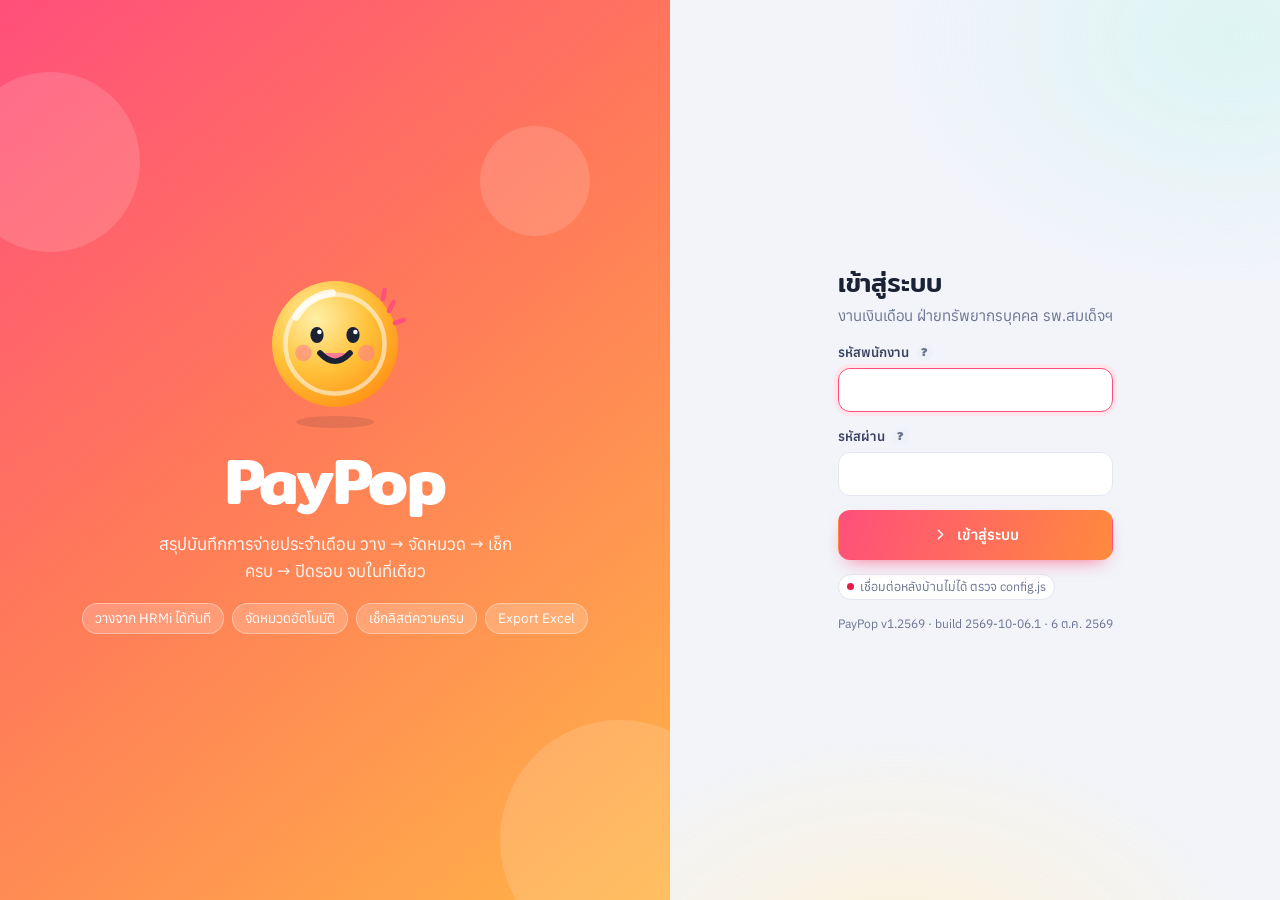
==== index.html @ 7bc15d52 "PayPop v1.2569 ชุดติดตั้งแรก (build 2569-10-06.1 · 6 ต.ค. 2569)" ====
<!doctype html>
<html lang="th">
<head>
<meta charset="utf-8">
<meta name="viewport" content="width=device-width, initial-scale=1, viewport-fit=cover">
<title>PayPop · ระบบสรุปบันทึกการจ่าย</title>
<meta name="description" content="PayPop ระบบสรุปบันทึกการจ่ายประจำเดือน งานเงินเดือน ฝ่ายทรัพยากรบุคคล รพ.สมเด็จพระบรมราชเทวี ณ ศรีราชา">
<meta name="theme-color" content="#ff4f7b">
<link rel="icon" href="data:image/svg+xml,%3Csvg xmlns='http://www.w3.org/2000/svg' viewBox='0 0 64 64'%3E%3Cdefs%3E%3ClinearGradient id='g' x1='0' y1='0' x2='1' y2='1'%3E%3Cstop offset='0' stop-color='%23ffd25a'/%3E%3Cstop offset='1' stop-color='%23ff9f1c'/%3E%3C/linearGradient%3E%3C/defs%3E%3Ccircle cx='32' cy='32' r='28' fill='url(%23g)'/%3E%3Ccircle cx='32' cy='32' r='21' fill='none' stroke='%23fff' stroke-opacity='.55' stroke-width='3'/%3E%3Ccircle cx='24' cy='29' r='3.4' fill='%231b2236'/%3E%3Ccircle cx='40' cy='29' r='3.4' fill='%231b2236'/%3E%3Cpath d='M25 38q7 6 14 0' stroke='%231b2236' stroke-width='3.2' fill='none' stroke-linecap='round'/%3E%3C/svg%3E">
<link rel="preconnect" href="https://fonts.googleapis.com">
<link rel="preconnect" href="https://fonts.gstatic.com" crossorigin>
<link rel="stylesheet" href="https://fonts.googleapis.com/css2?family=Anuphan:wght@400;500;600;700&family=Mitr:wght@400;500;600&family=JetBrains+Mono:wght@500;600&display=swap">
<link rel="stylesheet" href="style.css?v=2569-10-06.1">
<script>try{var t=localStorage.getItem('pp:theme');if(t)document.documentElement.setAttribute('data-theme',t);}catch(e){}</script>
</head>
<body>
<div id="app" aria-live="polite">
  <div class="boot-splash"><div class="boot-coin"></div><p>PayPop กำลังเตรียมพร้อม…</p></div>
</div>
<div id="toasts" aria-live="assertive"></div>
<noscript><p style="padding:24px;font-family:sans-serif">กรุณาเปิด JavaScript เพื่อใช้งาน PayPop</p></noscript>
<script src="config.js?v=2569-10-06.1"></script>
<script src="rules.js?v=2569-10-06.1"></script>
<script src="xlsx.js?v=2569-10-06.1"></script>
<script src="core.js?v=2569-10-06.1"></script>
<script src="help.js?v=2569-10-06.1"></script>
<script src="logic.js?v=2569-10-06.1"></script>
<script src="pages-home.js?v=2569-10-06.1"></script>
<script src="pages-import.js?v=2569-10-06.1"></script>
<script src="pages-docs.js?v=2569-10-06.1"></script>
<script src="pages-plan.js?v=2569-10-06.1"></script>
<script src="pages-tools.js?v=2569-10-06.1"></script>
<script src="pages-admin.js?v=2569-10-06.1"></script>
<script>App.start();</script>
</body>
</html>
---- style.css ----
/* PayPop — ระบบสรุปบันทึกการจ่าย · ธีม "ป๊อป": พื้นเย็น การ์ดโค้งมน สีสดเฉพาะจุดสำคัญ
   Layout: แถบเมนูซ้าย + พื้นที่งานแบบ bento · มือถือ = แถบเมนูล่าง */
:root {
  --bg: #f2f4fa; --bg-blob1: #ffd9e4; --bg-blob2: #d6f5f0; --bg-blob3: #fff1c9;
  --surface: #ffffff; --surface-2: #f7f8fc; --surface-3: #eef1f8; --ink: #1b2236; --ink-2: #3a4360; --muted: #6b7490; --line: #e2e6f0; --line-2: #d2d8e6;
  --pri: #ff4f7b; --pri-2: #ff8a3d; --pri-soft: #ffe6ed; --pri-ink: #c2194a;
  --sec: #12a594; --sec-soft: #dcf6f1; --sun: #ffc53d; --sun-soft: #fff4d6; --violet: #7c5cff; --violet-soft: #ece8ff;
  --ok: #15a34a; --ok-soft: #dcfce7; --warn: #d97706; --warn-soft: #fef3c7; --bad: #e11d48; --bad-soft: #ffe4e9; --info: #2563eb; --info-soft: #dbeafe;
  --shadow-1: 0 1px 2px rgba(23, 31, 58, .06), 0 1px 1px rgba(23, 31, 58, .04);
  --shadow-2: 0 2px 4px rgba(23, 31, 58, .05), 0 12px 28px -14px rgba(23, 31, 58, .22);
  --shadow-pop: 0 18px 50px -18px rgba(255, 79, 123, .45);
  --r-xl: 22px; --r-lg: 18px; --r-md: 12px; --r-sm: 9px;
  --f-display: "Mitr", "Anuphan", system-ui, sans-serif;
  --f-body: "Anuphan", "Noto Sans Thai", "Leelawadee UI", system-ui, sans-serif;
  --f-mono: "JetBrains Mono", ui-monospace, "Cascadia Mono", monospace;
  --side: 256px;
  color-scheme: light;
}
@media (prefers-color-scheme: dark) { :root:not([data-theme="light"]) {
  --bg: #0e1120; --bg-blob1: #3a1630; --bg-blob2: #0f3134; --bg-blob3: #352a10;
  --surface: #161a2c; --surface-2: #1b2036; --surface-3: #232a44; --ink: #eef1ff; --ink-2: #c9cfea; --muted: #959ebd; --line: #283050; --line-2: #343d62;
  --pri: #ff6b91; --pri-2: #ff9a52; --pri-soft: #3b1a2a; --pri-ink: #ff9bb5;
  --sec: #2dd4bf; --sec-soft: #10302f; --sun: #ffcf5c; --sun-soft: #3a3016; --violet: #9d86ff; --violet-soft: #2a2350;
  --ok: #34d399; --ok-soft: #10301f; --warn: #fbbf24; --warn-soft: #362a10; --bad: #fb7185; --bad-soft: #3b1621; --info: #60a5fa; --info-soft: #14274a;
  --shadow-1: 0 1px 2px rgba(0, 0, 0, .3); --shadow-2: 0 12px 30px -14px rgba(0, 0, 0, .6); --shadow-pop: 0 18px 50px -18px rgba(255, 107, 145, .35);
  color-scheme: dark; } }
:root[data-theme="dark"] {
  --bg: #0e1120; --bg-blob1: #3a1630; --bg-blob2: #0f3134; --bg-blob3: #352a10;
  --surface: #161a2c; --surface-2: #1b2036; --surface-3: #232a44; --ink: #eef1ff; --ink-2: #c9cfea; --muted: #959ebd; --line: #283050; --line-2: #343d62;
  --pri: #ff6b91; --pri-2: #ff9a52; --pri-soft: #3b1a2a; --pri-ink: #ff9bb5;
  --sec: #2dd4bf; --sec-soft: #10302f; --sun: #ffcf5c; --sun-soft: #3a3016; --violet: #9d86ff; --violet-soft: #2a2350;
  --ok: #34d399; --ok-soft: #10301f; --warn: #fbbf24; --warn-soft: #362a10; --bad: #fb7185; --bad-soft: #3b1621; --info: #60a5fa; --info-soft: #14274a;
  --shadow-1: 0 1px 2px rgba(0, 0, 0, .3); --shadow-2: 0 12px 30px -14px rgba(0, 0, 0, .6); --shadow-pop: 0 18px 50px -18px rgba(255, 107, 145, .35);
  color-scheme: dark;
}

* { box-sizing: border-box; }
html, body { margin: 0; height: 100%; }
body {
  background: var(--bg); color: var(--ink); font-family: var(--f-body); font-size: 15px; line-height: 1.6;
  -webkit-font-smoothing: antialiased; text-rendering: optimizeLegibility;
}
body::before {
  content: ""; position: fixed; inset: 0; z-index: -1; pointer-events: none;
  background:
    radial-gradient(38rem 26rem at 8% -6%, var(--bg-blob1), transparent 70%),
    radial-gradient(30rem 22rem at 96% 4%, var(--bg-blob2), transparent 70%),
    radial-gradient(34rem 24rem at 70% 110%, var(--bg-blob3), transparent 70%);
  opacity: .75;
}
a { color: var(--pri-ink); }
button, input, select, textarea { font: inherit; color: inherit; }
h1, h2, h3, h4 { font-family: var(--f-display); font-weight: 500; line-height: 1.3; margin: 0; text-wrap: balance; letter-spacing: -.005em; }
.num, .money, td.n, .kpi-v { font-variant-numeric: tabular-nums; }
.mono { font-family: var(--f-mono); font-size: .86em; letter-spacing: -.01em; }
.muted { color: var(--muted); }
.small { font-size: .85rem; }
.tiny { font-size: .76rem; }
[hidden] { display: none !important; }
:focus-visible { outline: 2.5px solid var(--pri); outline-offset: 2px; border-radius: 6px; }
.i { width: 1.15em; height: 1.15em; flex: none; stroke: currentColor; fill: none; stroke-width: 2; stroke-linecap: round; stroke-linejoin: round; vertical-align: -.2em; }
.i.fill { fill: currentColor; stroke: none; }

/* ------------------------------------------------ splash */
.boot-splash { min-height: 100vh; display: grid; place-content: center; justify-items: center; gap: 14px; color: var(--muted); }
.boot-coin { width: 64px; height: 64px; border-radius: 50%; background: radial-gradient(circle at 35% 30%, #ffe48a, #ffb020 60%, #ff8a1c); box-shadow: inset 0 -6px 0 rgba(0,0,0,.08), 0 10px 30px -10px #ff9f1c; animation: coinflip 1.1s ease-in-out infinite; }
@keyframes coinflip { 0%, 100% { transform: rotateY(0) translateY(0); } 50% { transform: rotateY(180deg) translateY(-8px); } }

/* ------------------------------------------------ shell */
.shell { display: grid; grid-template-columns: var(--side) minmax(0, 1fr); min-height: 100vh; }
.side {
  position: sticky; top: 0; height: 100vh; align-self: start; overflow-y: auto; padding: 18px 14px; display: flex; flex-direction: column; gap: 14px;
  background: color-mix(in srgb, var(--surface) 82%, transparent); border-right: 1px solid var(--line);
}
.brand { display: flex; align-items: center; gap: 10px; padding: 4px 8px 6px; text-decoration: none; color: var(--ink); }
.brand-name { font-family: var(--f-display); font-size: 1.45rem; font-weight: 600; letter-spacing: -.01em; line-height: 1; }
.brand-name b { background: linear-gradient(100deg, var(--pri), var(--pri-2)); -webkit-background-clip: text; background-clip: text; color: transparent; }
.brand-sub { display: block; font-size: .72rem; color: var(--muted); margin-top: 4px; letter-spacing: .02em; }
.round-pick { border: 1px solid var(--line); background: var(--surface); border-radius: var(--r-lg); padding: 10px 12px; display: grid; gap: 2px; cursor: pointer; text-align: left; box-shadow: var(--shadow-1); transition: transform .15s, box-shadow .15s; }
.round-pick:hover { transform: translateY(-1px); box-shadow: var(--shadow-2); }
.round-pick .lab { font-size: .72rem; color: var(--muted); letter-spacing: .04em; text-transform: uppercase; display: flex; justify-content: space-between; align-items: center; }
.round-pick .nm { font-family: var(--f-display); font-size: 1.05rem; display: flex; align-items: center; gap: 8px; }
.nav { display: grid; gap: 2px; }
.nav-sec { font-size: .7rem; color: var(--muted); letter-spacing: .08em; text-transform: uppercase; padding: 10px 10px 4px; }
.nav a {
  display: flex; align-items: center; gap: 11px; padding: 9px 11px; border-radius: 12px; color: var(--ink-2); text-decoration: none; font-weight: 500; position: relative;
  transition: background .15s, color .15s, transform .15s;
}
.nav a:hover { background: var(--surface-3); color: var(--ink); }
.nav a.on { background: var(--pri-soft); color: var(--pri-ink); }
.nav a.on::before { content: ""; position: absolute; left: -14px; top: 9px; bottom: 9px; width: 4px; border-radius: 0 4px 4px 0; background: var(--pri); }
.nav a .badge { margin-left: auto; }
.side-foot { margin-top: auto; display: grid; gap: 8px; }
.me { display: flex; align-items: center; gap: 10px; padding: 8px; border-radius: 14px; background: var(--surface-2); border: 1px solid var(--line); }
.avatar { width: 34px; height: 34px; border-radius: 50%; display: grid; place-items: center; font-weight: 600; color: #fff; background: linear-gradient(135deg, var(--violet), var(--pri)); flex: none; font-size: .9rem; }
.me .nm { font-size: .86rem; font-weight: 600; line-height: 1.25; }
.me .cd { font-size: .74rem; color: var(--muted); }
.me .grow { min-width: 0; flex: 1; }
.main { min-width: 0; padding: 22px 28px 60px; }
.topbar { display: flex; align-items: center; gap: 12px; flex-wrap: wrap; margin-bottom: 18px; }
.topbar h1 { font-size: 1.7rem; display: flex; align-items: center; gap: 10px; }
.topbar .sub { color: var(--muted); font-size: .92rem; margin-top: 2px; }
.topbar .grow { flex: 1; min-width: 200px; }
.top-actions { display: flex; gap: 8px; flex-wrap: wrap; align-items: center; }
.sync { display: inline-flex; align-items: center; gap: 6px; font-size: .78rem; color: var(--muted); padding: 4px 10px; border-radius: 999px; background: var(--surface); border: 1px solid var(--line); }
.sync .dot { width: 7px; height: 7px; border-radius: 50%; background: var(--ok); }
.sync.busy .dot { background: var(--warn); animation: blink 1s infinite; }
.sync.err .dot { background: var(--bad); }
@keyframes blink { 50% { opacity: .25; } }
.topprog { position: fixed; top: 0; left: 0; height: 3px; width: 0; z-index: 90; background: linear-gradient(90deg, var(--pri), var(--pri-2), var(--sun)); transition: width .35s ease, opacity .4s; opacity: 0; }
.topprog.on { opacity: 1; }
.banner { display: flex; gap: 10px; align-items: center; padding: 10px 14px; border-radius: var(--r-md); background: var(--warn-soft); color: var(--ink); margin-bottom: 14px; font-size: .9rem; border: 1px solid color-mix(in srgb, var(--warn) 30%, transparent); flex-wrap: wrap; }

/* mobile bar */
.mbar { display: none; }
@media (max-width: 900px) {
  .shell { grid-template-columns: minmax(0, 1fr); }
  .side { display: none; }
  .main { padding: 14px 16px 96px; }
  .topbar h1 { font-size: 1.35rem; }
  .mbar {
    display: grid; grid-template-columns: repeat(5, 1fr); position: fixed; left: 0; right: 0; bottom: 0; z-index: 40;
    background: var(--surface); border-top: 1px solid var(--line); padding: 6px 6px calc(6px + env(safe-area-inset-bottom, 0px));
  }
  .mbar a, .mbar button { display: grid; justify-items: center; gap: 2px; font-size: .68rem; color: var(--muted); text-decoration: none; padding: 4px 0; background: none; border: 0; }
  .mbar a.on { color: var(--pri); }
  .mbar .i { width: 22px; height: 22px; }
  .mhead { display: flex !important; }
}
.mhead { display: none; align-items: center; gap: 10px; margin-bottom: 12px; }
.mhead .round-pick { flex: 1; padding: 8px 12px; }

/* ------------------------------------------------ surfaces */
.page { animation: pageIn .38s cubic-bezier(.2, .8, .2, 1) backwards; }
@keyframes pageIn { from { opacity: 0; transform: translateY(10px); } }
.grid { display: grid; gap: 16px; }
.g2 { grid-template-columns: repeat(2, minmax(0, 1fr)); }
.g3 { grid-template-columns: repeat(3, minmax(0, 1fr)); }
.g4 { grid-template-columns: repeat(4, minmax(0, 1fr)); }
.span2 { grid-column: span 2; }
@media (max-width: 1180px) { .g4 { grid-template-columns: repeat(2, minmax(0, 1fr)); } .g3 { grid-template-columns: repeat(2, minmax(0, 1fr)); } }
@media (max-width: 700px) { .g2, .g3, .g4 { grid-template-columns: minmax(0, 1fr); } .span2 { grid-column: auto; } }
.card { background: var(--surface); border: 1px solid var(--line); border-radius: var(--r-xl); padding: 18px 20px; box-shadow: var(--shadow-1); min-width: 0; }
.card.pad0 { padding: 0; overflow: hidden; }
.card-h { display: flex; align-items: center; gap: 10px; margin-bottom: 12px; flex-wrap: wrap; }
.card-h h2, .card-h h3 { font-size: 1.12rem; display: flex; align-items: center; gap: 8px; }
.card-h .grow { flex: 1; }
.stagger > * { animation: popIn .45s cubic-bezier(.2, .9, .3, 1.2) backwards; }
.stagger > *:nth-child(2) { animation-delay: .04s; } .stagger > *:nth-child(3) { animation-delay: .08s; } .stagger > *:nth-child(4) { animation-delay: .12s; }
.stagger > *:nth-child(5) { animation-delay: .16s; } .stagger > *:nth-child(6) { animation-delay: .2s; } .stagger > *:nth-child(7) { animation-delay: .24s; } .stagger > *:nth-child(n+8) { animation-delay: .28s; }
@keyframes popIn { from { opacity: 0; transform: translateY(12px) scale(.97); } }
@media (prefers-reduced-motion: reduce) { *, *::before, *::after { animation-duration: .01ms !important; animation-delay: 0s !important; transition-duration: .01ms !important; } }

/* hero */
.hero {
  position: relative; overflow: hidden; border-radius: 26px; padding: 22px 24px; color: #fff; display: grid; grid-template-columns: minmax(0, 1fr) auto; gap: 18px; align-items: center;
  background: linear-gradient(120deg, #ff4f7b 0%, #ff7a59 48%, #ffb547 100%); box-shadow: var(--shadow-pop);
}
.hero::after { content: ""; position: absolute; right: -60px; top: -80px; width: 260px; height: 260px; border-radius: 50%; background: rgba(255,255,255,.14); }
.hero::before { content: ""; position: absolute; right: 120px; bottom: -110px; width: 200px; height: 200px; border-radius: 50%; background: rgba(255,255,255,.1); }
.hero h2 { font-size: 1.55rem; font-weight: 500; }
.hero p { margin: 6px 0 0; opacity: .93; max-width: 60ch; }
.hero .chips { display: flex; gap: 8px; flex-wrap: wrap; margin-top: 12px; position: relative; z-index: 1; }
.hero .chip { background: rgba(255,255,255,.2); color: #fff; border: 1px solid rgba(255,255,255,.35); }
.hero .mascot { position: relative; z-index: 1; }
@media (max-width: 700px) { .hero { grid-template-columns: 1fr; padding: 18px; } .hero .mascot { display: none !important; } .hero h2 { font-size: 1.3rem; } .kpis { grid-template-columns: repeat(2, minmax(0, 1fr)) !important; gap: 10px; } .kpis .kpi { padding: 14px; } .kpis .kpi-v { font-size: 1.15rem; } .kpis .kpi .ico { width: 30px; height: 30px; right: 10px; top: 10px; } .kpis .kpi-l { padding-right: 32px; font-size: .74rem; } }

/* kpi */
.kpi { position: relative; overflow: hidden; }
.kpi-l { font-size: .82rem; color: var(--muted); display: flex; align-items: center; gap: 6px; padding-right: 46px; min-height: 22px; }
.kpi-v { font-family: var(--f-display); font-size: 1.75rem; font-weight: 500; letter-spacing: -.01em; line-height: 1.25; margin-top: 4px; white-space: nowrap; overflow: hidden; text-overflow: ellipsis; }
.kpi-v small { font-size: .55em; color: var(--muted); margin-left: 4px; }
.kpi-s { font-size: .8rem; color: var(--muted); margin-top: 2px; }
.kpi .ico { position: absolute; right: 14px; top: 14px; width: 40px; height: 40px; border-radius: 14px; display: grid; place-items: center; }
.kpi .ico .i { width: 22px; height: 22px; }
.t-pri { background: var(--pri-soft); color: var(--pri-ink); } .t-sec { background: var(--sec-soft); color: var(--sec); } .t-sun { background: var(--sun-soft); color: var(--warn); }
.t-vio { background: var(--violet-soft); color: var(--violet); } .t-ok { background: var(--ok-soft); color: var(--ok); } .t-bad { background: var(--bad-soft); color: var(--bad); } .t-info { background: var(--info-soft); color: var(--info); }
.up { color: var(--bad); } .down { color: var(--ok); }

/* category cards */
.cat-card { border-radius: var(--r-xl); border: 1px solid var(--line); background: var(--surface); padding: 14px 16px; display: grid; gap: 6px; cursor: pointer; position: relative; overflow: hidden; transition: transform .18s, box-shadow .18s; text-align: left; }
.cat-card:hover { transform: translateY(-3px); box-shadow: var(--shadow-2); }
.cat-card .stripe { position: absolute; left: 0; top: 0; bottom: 0; width: 5px; background: var(--c); }
.cat-card .top { display: flex; align-items: center; gap: 8px; }
.cat-card .dot { width: 30px; height: 30px; border-radius: 10px; display: grid; place-items: center; background: color-mix(in srgb, var(--c) 16%, transparent); color: var(--c); }
.cat-card .nm { font-weight: 600; font-size: .95rem; flex: 1; min-width: 0; white-space: nowrap; overflow: hidden; text-overflow: ellipsis; }
.cat-card .amt { font-family: var(--f-display); font-size: 1.3rem; }
.cat-card .meta { display: flex; justify-content: space-between; gap: 8px; font-size: .78rem; color: var(--muted); flex-wrap: wrap; }
.spark { width: 100%; height: 34px; display: block; }

/* buttons */
.btn {
  display: inline-flex; align-items: center; justify-content: center; gap: 8px; padding: 9px 16px; border-radius: 12px; border: 1px solid var(--line-2); background: var(--surface);
  color: var(--ink); font-weight: 600; font-size: .92rem; cursor: pointer; text-decoration: none; white-space: nowrap; position: relative; overflow: hidden;
  transition: transform .12s, box-shadow .15s, background .15s, border-color .15s;
}
.btn:hover { border-color: var(--muted); box-shadow: var(--shadow-1); }
.btn:active { transform: scale(.96); }
.btn[disabled] { opacity: .5; cursor: not-allowed; transform: none; }
.btn.pri { background: linear-gradient(110deg, var(--pri), var(--pri-2)); color: #fff; border-color: transparent; box-shadow: 0 8px 20px -10px var(--pri); }
.btn.pri:hover { box-shadow: 0 10px 26px -10px var(--pri); filter: saturate(1.1); }
.btn.sec { background: var(--sec); color: #fff; border-color: transparent; }
.btn.ghost { background: transparent; border-color: transparent; }
.btn.ghost:hover { background: var(--surface-3); box-shadow: none; }
.btn.danger { color: var(--bad); border-color: color-mix(in srgb, var(--bad) 40%, transparent); }
.btn.danger.fillb { background: var(--bad); color: #fff; }
.btn.sm { padding: 6px 11px; font-size: .84rem; border-radius: 10px; gap: 6px; }
.btn.xs { padding: 3px 8px; font-size: .78rem; border-radius: 8px; gap: 4px; }
.btn.icon { padding: 8px; width: 38px; height: 38px; }
.btn.icon.sm { width: 32px; height: 32px; padding: 6px; }
.btn .ripple { position: absolute; border-radius: 50%; transform: scale(0); background: rgba(255,255,255,.45); animation: ripple .55s ease-out; pointer-events: none; }
@keyframes ripple { to { transform: scale(3.2); opacity: 0; } }
.btn.loading { color: transparent !important; pointer-events: none; }
.btn.loading::after { content: ""; position: absolute; width: 18px; height: 18px; border-radius: 50%; border: 2.5px solid currentColor; border-color: var(--muted) transparent var(--muted) transparent; animation: spin .8s linear infinite; }
.btn.pri.loading::after { border-color: #fff transparent #fff transparent; }
@keyframes spin { to { transform: rotate(360deg); } }
.helpbtn { width: 30px; height: 30px; border-radius: 50%; border: 1.5px dashed var(--line-2); background: var(--surface); color: var(--muted); display: inline-grid; place-items: center; cursor: pointer; font-weight: 700; font-family: var(--f-display); transition: all .15s; flex: none; }
.helpbtn:hover { color: var(--pri); border-color: var(--pri); transform: rotate(-8deg) scale(1.08); }
.q { display: inline-grid; place-items: center; width: 17px; height: 17px; border-radius: 50%; background: var(--surface-3); color: var(--muted); font-size: .7rem; font-weight: 700; cursor: help; vertical-align: 1px; margin-left: 3px; position: relative; font-family: var(--f-display); }
.q:hover, .q:focus { background: var(--pri-soft); color: var(--pri-ink); }

/* chips & badges */
.chip { display: inline-flex; align-items: center; gap: 6px; padding: 4px 11px; border-radius: 999px; background: var(--surface-3); color: var(--ink-2); font-size: .8rem; font-weight: 500; border: 1px solid transparent; white-space: nowrap; }
button.chip { cursor: pointer; }
button.chip:hover { border-color: var(--line-2); }
button.chip.on { background: var(--ink); color: var(--surface); }
.chip .c { width: 8px; height: 8px; border-radius: 50%; background: var(--c, var(--muted)); }
.chip .n { font-size: .74rem; opacity: .7; }
.chips { display: flex; gap: 6px; flex-wrap: wrap; }
.badge { display: inline-grid; place-items: center; min-width: 20px; height: 20px; padding: 0 6px; border-radius: 999px; font-size: .72rem; font-weight: 700; background: var(--pri); color: #fff; }
.badge.soft { background: var(--surface-3); color: var(--muted); }
.pill { display: inline-flex; align-items: center; gap: 5px; padding: 2px 9px; border-radius: 999px; font-size: .76rem; font-weight: 600; white-space: nowrap; }
.pill::before { content: ""; width: 6px; height: 6px; border-radius: 50%; background: currentColor; }
.pill.nodot::before { display: none; }
.st-WAIT { background: var(--sun-soft); color: var(--warn); } .st-PROC { background: var(--info-soft); color: var(--info); }
.st-RETURN { background: var(--bad-soft); color: var(--bad); } .st-APPROVED { background: var(--ok-soft); color: var(--ok); }
.st-NONE { background: var(--surface-3); color: var(--muted); } .st-MISSING { background: var(--bad-soft); color: var(--bad); } .st-IDLE { background: var(--surface-3); color: var(--muted); }
.st-HAS { background: var(--ok-soft); color: var(--ok); } .st-REMOVED { background: var(--surface-3); color: var(--muted); text-decoration: line-through; }
.hm-pending { background: var(--violet-soft); color: var(--violet); } .hm-ok { background: var(--ok-soft); color: var(--ok); } .hm-other { background: var(--surface-3); color: var(--muted); }

/* forms */
.field { display: grid; gap: 5px; min-width: 0; }
.field > label, .lbl { font-size: .82rem; font-weight: 600; color: var(--ink-2); display: flex; align-items: center; gap: 4px; }
.inp, select.inp, textarea.inp {
  width: 100%; padding: 9px 12px; border-radius: 12px; border: 1.5px solid var(--line); background: var(--surface); transition: border-color .15s, box-shadow .15s; min-width: 0;
}
.inp:focus { outline: none; border-color: var(--pri); box-shadow: 0 0 0 4px var(--pri-soft); }
.inp.sm { padding: 5px 9px; border-radius: 9px; font-size: .88rem; }
textarea.inp { resize: vertical; min-height: 90px; line-height: 1.5; }
.inp.num { text-align: right; font-variant-numeric: tabular-nums; }
.search { position: relative; }
.search .i { position: absolute; left: 11px; top: 50%; transform: translateY(-50%); color: var(--muted); }
.search .inp { padding-left: 34px; }
.row { display: flex; gap: 10px; align-items: center; flex-wrap: wrap; }
.row.end { justify-content: flex-end; }
.row .grow { flex: 1; min-width: 160px; }
.check { display: inline-flex; align-items: center; gap: 8px; cursor: pointer; font-size: .9rem; }
.check input { width: 17px; height: 17px; accent-color: var(--pri); }
.seg { display: inline-flex; padding: 3px; border-radius: 12px; background: var(--surface-3); gap: 2px; flex-wrap: wrap; }
.seg button { border: 0; background: transparent; padding: 6px 12px; border-radius: 9px; cursor: pointer; font-weight: 600; font-size: .85rem; color: var(--muted); }
.seg button.on { background: var(--surface); color: var(--ink); box-shadow: var(--shadow-1); }

/* drop zone */
.drop { border: 2px dashed var(--line-2); border-radius: var(--r-lg); padding: 18px; display: grid; gap: 10px; justify-items: center; text-align: center; color: var(--muted); background: var(--surface-2); transition: all .18s; cursor: pointer; }
.drop:hover, .drop.over { border-color: var(--pri); background: var(--pri-soft); color: var(--pri-ink); }
.drop .big { width: 44px; height: 44px; }
.paste { min-height: 150px; font-family: var(--f-mono); font-size: .78rem; white-space: pre; }

/* tables */
.tbl-wrap { overflow: auto; max-width: 100%; border-radius: var(--r-lg); border: 1px solid var(--line); background: var(--surface); }
.tbl-wrap.tall { max-height: 68vh; }
table.tbl { border-collapse: separate; border-spacing: 0; width: 100%; font-size: .87rem; }
.tbl th { position: sticky; top: 0; z-index: 2; background: var(--surface-2); color: var(--muted); font-weight: 600; font-size: .76rem; letter-spacing: .02em; text-align: left; padding: 9px 10px; border-bottom: 1px solid var(--line); white-space: nowrap; }
.tbl td { padding: 8px 10px; border-bottom: 1px solid var(--line); vertical-align: top; }
.tbl tr:last-child td { border-bottom: 0; }
.tbl tbody tr { transition: background .12s; }
.tbl tbody tr:hover { background: var(--surface-2); }
.tbl tr.sel { background: var(--pri-soft); }
.tbl tr.dirty td:first-child { box-shadow: inset 4px 0 0 var(--sun); }
.tbl tr.removed { opacity: .55; }
.tbl td.n, .tbl th.n { text-align: right; white-space: nowrap; }
.tbl td.c, .tbl th.c { text-align: center; }
.tbl tfoot td { background: var(--surface-2); font-weight: 700; position: sticky; bottom: 0; }
.tbl .t1 { font-weight: 600; line-height: 1.35; }
.tbl .t2 { font-size: .78rem; color: var(--muted); line-height: 1.35; }
.tbl tr.grp td { background: var(--surface-3); font-weight: 600; font-size: .82rem; }
.tbl input[type=checkbox] { width: 16px; height: 16px; accent-color: var(--pri); }
.tbl .inp.sm { min-width: 90px; }
.copyable { cursor: pointer; border-bottom: 1px dashed var(--line-2); }
.copyable:hover { color: var(--pri-ink); border-color: var(--pri); }

/* bulk bar */
.bulk { position: sticky; bottom: 14px; z-index: 30; margin-top: 12px; display: flex; gap: 10px; align-items: center; flex-wrap: wrap; padding: 10px 14px; border-radius: 18px; background: var(--ink); color: var(--surface); box-shadow: 0 18px 40px -18px rgba(0,0,0,.5); animation: popIn .3s backwards; }
.bulk .btn { background: transparent; color: var(--surface); border-color: color-mix(in srgb, var(--surface) 30%, transparent); }
.bulk .btn.pri { background: linear-gradient(110deg, var(--pri), var(--pri-2)); border-color: transparent; color: #fff; }
.bulk select { background: transparent; color: var(--surface); border: 1px solid color-mix(in srgb, var(--surface) 30%, transparent); border-radius: 10px; padding: 5px 8px; }
.bulk select option { color: #111; }
@media (max-width: 900px) { .bulk { bottom: 78px; } }

/* tabs */
.tabs { display: flex; gap: 6px; flex-wrap: wrap; margin-bottom: 14px; }
.tab { display: inline-flex; gap: 7px; align-items: center; padding: 8px 14px; border-radius: 12px; border: 1px solid var(--line); background: var(--surface); cursor: pointer; font-weight: 600; font-size: .88rem; color: var(--ink-2); transition: all .15s; }
.tab:hover { border-color: var(--line-2); }
.tab.on { background: var(--ink); color: var(--surface); border-color: var(--ink); }
.tab .c { width: 9px; height: 9px; border-radius: 3px; background: var(--c); }

/* lists */
.todo { display: grid; gap: 8px; }
.todo-i { display: flex; gap: 12px; align-items: center; padding: 11px 12px; border-radius: 14px; background: var(--surface-2); border: 1px solid var(--line); text-decoration: none; color: var(--ink); transition: transform .15s, border-color .15s; }
.todo-i:hover { transform: translateX(3px); border-color: var(--line-2); }
.todo-i .ico { width: 36px; height: 36px; border-radius: 12px; display: grid; place-items: center; flex: none; }
.todo-i .tx { flex: 1; min-width: 0; }
.todo-i .tx b { display: block; font-weight: 600; font-size: .92rem; }
.todo-i .tx span { font-size: .8rem; color: var(--muted); }
.todo-i .n { font-family: var(--f-display); font-size: 1.25rem; }
.empty { display: grid; justify-items: center; gap: 10px; text-align: center; padding: 30px 16px; color: var(--muted); }
.empty h3 { color: var(--ink); font-size: 1.1rem; }
.steps { counter-reset: s; display: grid; gap: 10px; }
.steps > div { counter-increment: s; display: flex; gap: 12px; align-items: flex-start; }
.steps > div::before { content: counter(s); width: 28px; height: 28px; border-radius: 50%; display: grid; place-items: center; flex: none; background: var(--pri-soft); color: var(--pri-ink); font-weight: 700; font-family: var(--f-display); }
.kv { display: grid; grid-template-columns: max-content minmax(0, 1fr); gap: 6px 14px; font-size: .9rem; }
.kv dt { color: var(--muted); }
.kv dd { margin: 0; min-width: 0; overflow-wrap: anywhere; }
.diff-old { color: var(--muted); text-decoration: line-through; }
.diff-new { color: var(--pri-ink); font-weight: 600; }
.meter { height: 8px; border-radius: 99px; background: var(--surface-3); overflow: hidden; display: flex; }
.meter > span { display: block; height: 100%; transition: width .6s cubic-bezier(.2,.8,.2,1); }
.legend { display: flex; gap: 12px; flex-wrap: wrap; font-size: .78rem; color: var(--muted); margin-top: 8px; }
.legend span { display: inline-flex; align-items: center; gap: 5px; }
.legend i { width: 10px; height: 10px; border-radius: 3px; display: inline-block; }
.callout { display: flex; gap: 10px; padding: 12px 14px; border-radius: 14px; font-size: .9rem; align-items: flex-start; }
.callout.info { background: var(--info-soft); } .callout.warn { background: var(--warn-soft); } .callout.ok { background: var(--ok-soft); } .callout.bad { background: var(--bad-soft); }
.callout .i { margin-top: 3px; }

/* chart */
.chart { width: 100%; height: auto; display: block; overflow: visible; }
.chart text { fill: var(--muted); font-size: 11px; font-family: var(--f-body); }
.chart .grid line { stroke: var(--line); }
.chart .bar { transform-box: fill-box; transform-origin: bottom; animation: grow .7s cubic-bezier(.2,.8,.2,1) backwards; }
@keyframes grow { from { transform: scaleY(0); } }
.chart .bar:hover { filter: brightness(1.08); }
.donut circle { transition: stroke-dasharray .8s cubic-bezier(.2,.8,.2,1); }

/* WL matrix */
.mx td, .mx th { text-align: center; padding: 6px; }
.mx td.d { text-align: left; white-space: nowrap; font-weight: 500; position: sticky; left: 0; background: var(--surface); z-index: 1; }
.mx .cell { display: block; border-radius: 9px; padding: 4px 6px; font-size: .78rem; min-width: 70px; cursor: pointer; }
.mx .cell.has { background: var(--violet-soft); color: var(--violet); font-weight: 600; }
.mx .cell.multi { background: var(--sun-soft); color: var(--warn); font-weight: 700; }
.mx .cell.gap { background: var(--bad-soft); color: var(--bad); }
.mx .cell.none { color: var(--line-2); }

/* overlay: modal / drawer / popover / toast */
.ov { position: fixed; inset: 0; z-index: 70; background: rgba(15, 18, 34, .45); display: grid; place-items: center; padding: 16px; animation: fadeIn .2s backwards; }
@keyframes fadeIn { from { opacity: 0; } }
.modal { width: min(560px, 100%); max-height: calc(100vh - 32px); overflow: auto; background: var(--surface); border-radius: 24px; box-shadow: 0 30px 80px -20px rgba(0,0,0,.45); animation: modalIn .32s cubic-bezier(.2,.9,.3,1.25) backwards; display: flex; flex-direction: column; }
.modal.wide { width: min(980px, 100%); }
.modal.mid { width: min(720px, 100%); }
@keyframes modalIn { from { opacity: 0; transform: translateY(20px) scale(.94); } }
.modal-h { display: flex; align-items: center; gap: 10px; padding: 18px 20px 6px; }
.modal-h h3 { font-size: 1.2rem; flex: 1; }
.modal-b { padding: 8px 20px 16px; display: grid; gap: 12px; }
.modal-f { display: flex; gap: 8px; justify-content: flex-end; padding: 12px 20px 18px; flex-wrap: wrap; border-top: 1px solid var(--line); }
.drawer-ov { place-items: stretch end; padding: 0; }
.drawer { width: min(460px, 100%); height: 100%; overflow: auto; background: var(--surface); box-shadow: -20px 0 60px -20px rgba(0,0,0,.4); animation: drawerIn .3s cubic-bezier(.2,.8,.2,1) backwards; padding: 20px 22px 40px; display: grid; gap: 14px; align-content: start; }
@keyframes drawerIn { from { transform: translateX(40px); opacity: 0; } }
.drawer h3 { font-size: 1.25rem; display: flex; align-items: center; gap: 10px; }
.help-body h4 { font-size: 1rem; margin: 6px 0 4px; }
.help-body p, .help-body li { color: var(--ink-2); font-size: .92rem; }
.help-body ul { padding-left: 20px; margin: 4px 0; }
.pop { position: fixed; z-index: 80; background: var(--surface); border: 1px solid var(--line); border-radius: 14px; box-shadow: var(--shadow-2); padding: 6px; min-width: 200px; max-height: 60vh; overflow: auto; animation: popIn .18s backwards; }
.pop button { display: flex; width: 100%; align-items: center; gap: 9px; padding: 8px 10px; border: 0; background: none; border-radius: 9px; text-align: left; cursor: pointer; font-size: .9rem; }
.pop button:hover { background: var(--surface-3); }
.pop button.on { background: var(--pri-soft); color: var(--pri-ink); }
.pop .sep { height: 1px; background: var(--line); margin: 4px 2px; }
.tip { position: fixed; z-index: 95; max-width: 280px; padding: 8px 11px; border-radius: 10px; background: var(--ink); color: var(--surface); font-size: .8rem; line-height: 1.45; pointer-events: none; box-shadow: var(--shadow-2); animation: fadeIn .12s backwards; }
#toasts { position: fixed; z-index: 100; right: 18px; bottom: 18px; display: grid; gap: 8px; justify-items: end; pointer-events: none; }
.toast { pointer-events: auto; display: flex; gap: 10px; align-items: center; padding: 11px 16px; border-radius: 16px; background: var(--ink); color: var(--surface); box-shadow: 0 16px 40px -16px rgba(0,0,0,.5); font-size: .9rem; max-width: min(420px, calc(100vw - 36px)); animation: toastIn .4s cubic-bezier(.2,.9,.3,1.3) backwards; }
.toast.ok .i { color: #4ade80; } .toast.bad .i { color: #fb7185; } .toast.warn .i { color: #fbbf24; }
.toast.out { animation: toastOut .3s forwards; }
@keyframes toastIn { from { opacity: 0; transform: translateY(18px) scale(.9); } }
@keyframes toastOut { to { opacity: 0; transform: translateX(30px); } }
@media (max-width: 900px) { #toasts { bottom: 86px; right: 12px; left: 12px; justify-items: stretch; } }
canvas.confetti { position: fixed; inset: 0; z-index: 99; pointer-events: none; }

/* skeleton */
.sk { border-radius: 10px; background: linear-gradient(90deg, var(--surface-3), var(--surface-2), var(--surface-3)); background-size: 200% 100%; animation: shimmer 1.2s infinite; }
@keyframes shimmer { to { background-position: -200% 0; } }

/* mascot */
.mascot svg { display: block; overflow: visible; }
.mascot .bob { animation: bob 2.6s ease-in-out infinite; transform-origin: 50% 90%; }
.mascot .blink { animation: eye 4.2s infinite; transform-origin: center; transform-box: fill-box; }
@keyframes bob { 0%, 100% { transform: translateY(0) rotate(-2deg); } 50% { transform: translateY(-6px) rotate(2deg); } }
@keyframes eye { 0%, 92%, 100% { transform: scaleY(1); } 95% { transform: scaleY(.1); } }
.mascot .shine { animation: shine 3s ease-in-out infinite; }
@keyframes shine { 0%, 100% { opacity: .5; } 50% { opacity: 1; } }

/* login */
.login { min-height: 100vh; display: grid; grid-template-columns: minmax(0, 1.1fr) minmax(0, 1fr); }
.login-art { position: relative; overflow: hidden; display: grid; place-content: center; justify-items: center; gap: 18px; padding: 40px; color: #fff; text-align: center;
  background: linear-gradient(140deg, #ff4f7b, #ff7a59 45%, #ffb547); }
.login-art h1 { font-size: clamp(2.6rem, 5vw, 4rem); font-weight: 600; letter-spacing: -.02em; line-height: 1; }
.login-art p { max-width: 36ch; opacity: .95; margin: 0; font-size: 1.05rem; }
.login-art .bubble { position: absolute; border-radius: 50%; background: rgba(255,255,255,.14); animation: float 9s ease-in-out infinite; }
@keyframes float { 0%, 100% { transform: translateY(0); } 50% { transform: translateY(-24px); } }
.login-form { display: grid; place-content: center; padding: 32px 20px; }
.login-box { width: min(380px, 100%); display: grid; gap: 14px; }
.login-box h2 { font-size: 1.6rem; }
.login-box .conn { font-size: .8rem; color: var(--muted); display: flex; gap: 6px; align-items: center; }
.feat { display: flex; gap: 8px; flex-wrap: wrap; justify-content: center; }
.feat span { background: rgba(255,255,255,.2); border: 1px solid rgba(255,255,255,.35); border-radius: 999px; padding: 4px 12px; font-size: .85rem; }
@media (max-width: 860px) { .login { grid-template-columns: 1fr; } .login-art { padding: 34px 20px 26px; } .login-art .mascot { display: none; } }

/* print-ish helpers */
.right { text-align: right; } .center { text-align: center; }
.nowrap { white-space: nowrap; }
.wrap-any { overflow-wrap: anywhere; }
.hr { height: 1px; background: var(--line); margin: 6px 0; }
.mt8 { margin-top: 8px; } .mt12 { margin-top: 12px; } .mt16 { margin-top: 16px; } .mb8 { margin-bottom: 8px; } .mb12 { margin-bottom: 12px; }
.flex1 { flex: 1; min-width: 0; }
.ellip { white-space: nowrap; overflow: hidden; text-overflow: ellipsis; }
@media (max-width: 700px) { .hide-sm { display: none !important; } }
@media (min-width: 701px) { .only-sm { display: none !important; } }
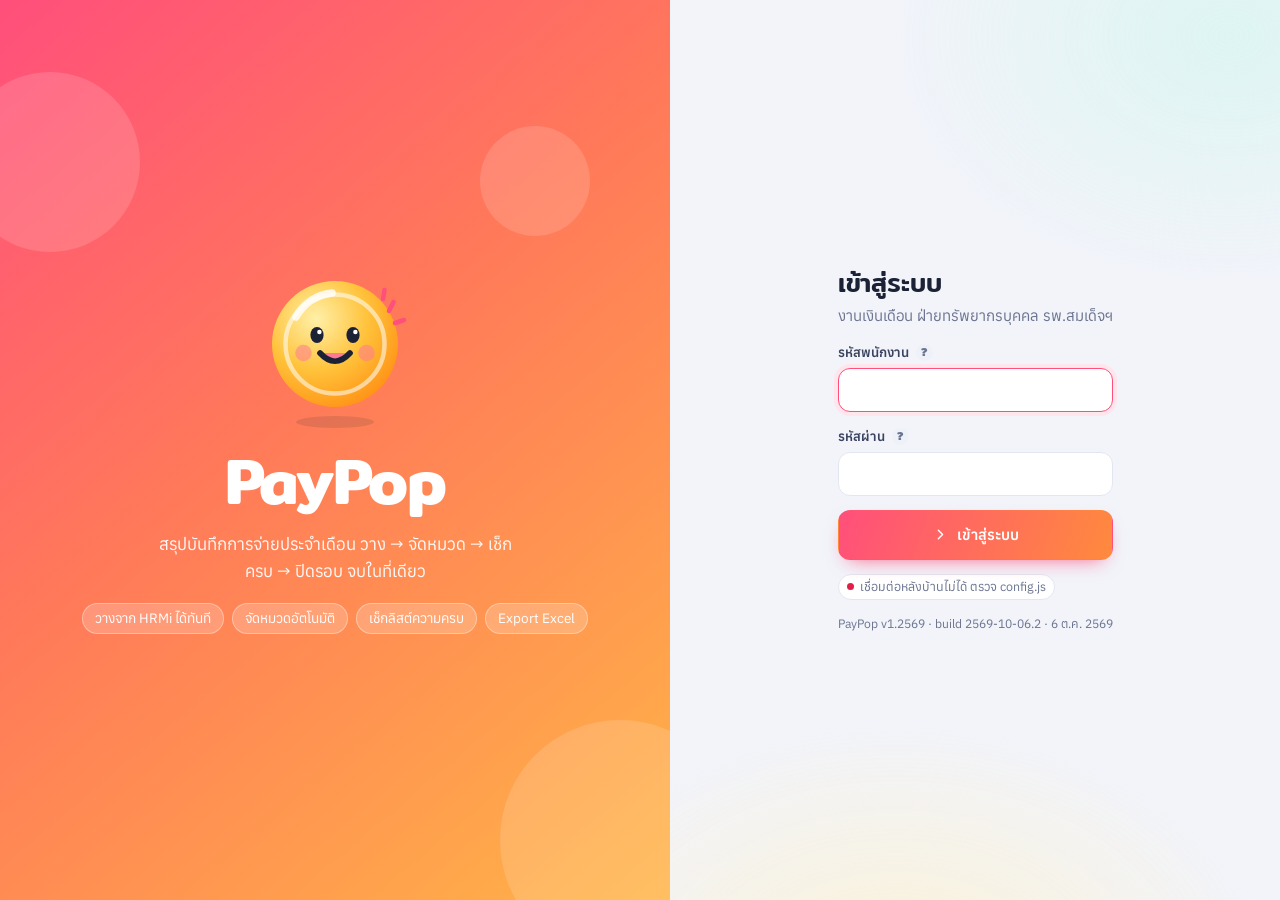
==== commit 4665c405: "อัปเดต PayPop build 2569-10-06.2 (แก้นำเข้าข้อมูลย้อนหลังช้า/ค้าง)" ====
--- a/index.html
+++ b/index.html
@@ -10,7 +10,7 @@
 <link rel="preconnect" href="https://fonts.googleapis.com">
 <link rel="preconnect" href="https://fonts.gstatic.com" crossorigin>
 <link rel="stylesheet" href="https://fonts.googleapis.com/css2?family=Anuphan:wght@400;500;600;700&family=Mitr:wght@400;500;600&family=JetBrains+Mono:wght@500;600&display=swap">
-<link rel="stylesheet" href="style.css?v=2569-10-06.1">
+<link rel="stylesheet" href="style.css?v=2569-10-06.2">
 <script>try{var t=localStorage.getItem('pp:theme');if(t)document.documentElement.setAttribute('data-theme',t);}catch(e){}</script>
 </head>
 <body>
@@ -19,18 +19,18 @@
 </div>
 <div id="toasts" aria-live="assertive"></div>
 <noscript><p style="padding:24px;font-family:sans-serif">กรุณาเปิด JavaScript เพื่อใช้งาน PayPop</p></noscript>
-<script src="config.js?v=2569-10-06.1"></script>
-<script src="rules.js?v=2569-10-06.1"></script>
-<script src="xlsx.js?v=2569-10-06.1"></script>
-<script src="core.js?v=2569-10-06.1"></script>
-<script src="help.js?v=2569-10-06.1"></script>
-<script src="logic.js?v=2569-10-06.1"></script>
-<script src="pages-home.js?v=2569-10-06.1"></script>
-<script src="pages-import.js?v=2569-10-06.1"></script>
-<script src="pages-docs.js?v=2569-10-06.1"></script>
-<script src="pages-plan.js?v=2569-10-06.1"></script>
-<script src="pages-tools.js?v=2569-10-06.1"></script>
-<script src="pages-admin.js?v=2569-10-06.1"></script>
+<script src="config.js?v=2569-10-06.2"></script>
+<script src="rules.js?v=2569-10-06.2"></script>
+<script src="xlsx.js?v=2569-10-06.2"></script>
+<script src="core.js?v=2569-10-06.2"></script>
+<script src="help.js?v=2569-10-06.2"></script>
+<script src="logic.js?v=2569-10-06.2"></script>
+<script src="pages-home.js?v=2569-10-06.2"></script>
+<script src="pages-import.js?v=2569-10-06.2"></script>
+<script src="pages-docs.js?v=2569-10-06.2"></script>
+<script src="pages-plan.js?v=2569-10-06.2"></script>
+<script src="pages-tools.js?v=2569-10-06.2"></script>
+<script src="pages-admin.js?v=2569-10-06.2"></script>
 <script>App.start();</script>
 </body>
 </html>
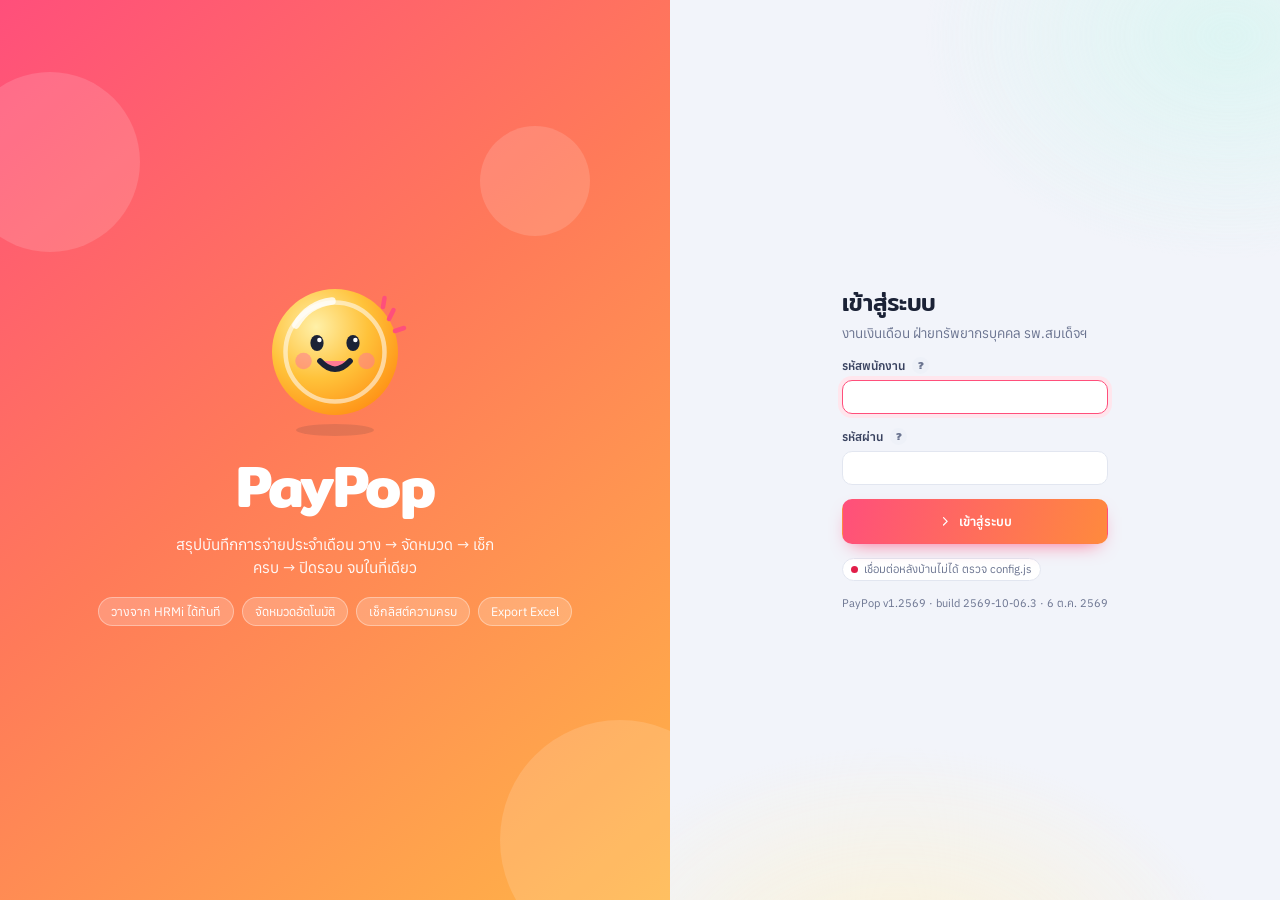
==== commit 57beb176: "อัปเดต PayPop build 2569-10-06.3 (ชื่อรายได้จริง · เริ่มข้อมูลใหม่ · หน้าจอใหม่)" ====
--- a/index.html
+++ b/index.html
@@ -10,7 +10,7 @@
 <link rel="preconnect" href="https://fonts.googleapis.com">
 <link rel="preconnect" href="https://fonts.gstatic.com" crossorigin>
 <link rel="stylesheet" href="https://fonts.googleapis.com/css2?family=Anuphan:wght@400;500;600;700&family=Mitr:wght@400;500;600&family=JetBrains+Mono:wght@500;600&display=swap">
-<link rel="stylesheet" href="style.css?v=2569-10-06.2">
+<link rel="stylesheet" href="style.css?v=2569-10-06.3">
 <script>try{var t=localStorage.getItem('pp:theme');if(t)document.documentElement.setAttribute('data-theme',t);}catch(e){}</script>
 </head>
 <body>
@@ -19,18 +19,18 @@
 </div>
 <div id="toasts" aria-live="assertive"></div>
 <noscript><p style="padding:24px;font-family:sans-serif">กรุณาเปิด JavaScript เพื่อใช้งาน PayPop</p></noscript>
-<script src="config.js?v=2569-10-06.2"></script>
-<script src="rules.js?v=2569-10-06.2"></script>
-<script src="xlsx.js?v=2569-10-06.2"></script>
-<script src="core.js?v=2569-10-06.2"></script>
-<script src="help.js?v=2569-10-06.2"></script>
-<script src="logic.js?v=2569-10-06.2"></script>
-<script src="pages-home.js?v=2569-10-06.2"></script>
-<script src="pages-import.js?v=2569-10-06.2"></script>
-<script src="pages-docs.js?v=2569-10-06.2"></script>
-<script src="pages-plan.js?v=2569-10-06.2"></script>
-<script src="pages-tools.js?v=2569-10-06.2"></script>
-<script src="pages-admin.js?v=2569-10-06.2"></script>
+<script src="config.js?v=2569-10-06.3"></script>
+<script src="rules.js?v=2569-10-06.3"></script>
+<script src="xlsx.js?v=2569-10-06.3"></script>
+<script src="core.js?v=2569-10-06.3"></script>
+<script src="help.js?v=2569-10-06.3"></script>
+<script src="logic.js?v=2569-10-06.3"></script>
+<script src="pages-home.js?v=2569-10-06.3"></script>
+<script src="pages-import.js?v=2569-10-06.3"></script>
+<script src="pages-docs.js?v=2569-10-06.3"></script>
+<script src="pages-plan.js?v=2569-10-06.3"></script>
+<script src="pages-tools.js?v=2569-10-06.3"></script>
+<script src="pages-admin.js?v=2569-10-06.3"></script>
 <script>App.start();</script>
 </body>
 </html>
--- a/style.css
+++ b/style.css
@@ -422,3 +422,101 @@
 .ellip { white-space: nowrap; overflow: hidden; text-overflow: ellipsis; }
 @media (max-width: 700px) { .hide-sm { display: none !important; } }
 @media (min-width: 701px) { .only-sm { display: none !important; } }
+
+/* ================================================ เมนูข้างยุบได้ + โหมดกะทัดรัด (build 2569-10-06.3) */
+.side-top { display: flex; align-items: center; gap: 6px; }
+.side-top .brand { flex: 1; min-width: 0; }
+.side-tog { flex: none; width: 30px; height: 30px; border-radius: 10px; border: 1px solid var(--line); background: var(--surface); color: var(--muted); display: grid; place-items: center; cursor: pointer; transition: background .15s, color .15s, transform .2s; }
+.side-tog:hover { background: var(--surface-3); color: var(--ink); }
+.side-tog .i { transition: transform .25s; }
+.shell { transition: grid-template-columns .25s ease; }
+html.side-mini { --side: 72px; }
+html.side-mini .side { padding: 14px 10px; align-items: stretch; }
+html.side-mini .side-top { flex-direction: column; gap: 8px; }
+html.side-mini .brand { padding: 0; justify-content: center; }
+html.side-mini .brand > span:last-child, html.side-mini .nav-sec, html.side-mini .nav a > span:not(.badge), html.side-mini .me .grow, html.side-mini .side-foot .tiny, html.side-mini #themeBtn, html.side-mini .side .round-pick .lab { display: none; }
+html.side-mini .side-tog .i { transform: rotate(180deg); }
+html.side-mini .nav { gap: 4px; }
+html.side-mini .nav a { justify-content: center; padding: 10px 0; }
+html.side-mini .nav a.on::before { left: -10px; }
+html.side-mini .nav a .badge { position: absolute; top: 2px; right: 2px; min-width: 17px; height: 17px; font-size: .62rem; padding: 0 4px; }
+html.side-mini .nav-sep { display: block; height: 1px; background: var(--line); margin: 6px 8px; }
+html.side-mini .side .round-pick { padding: 6px 2px; text-align: center; }
+html.side-mini .side .round-pick .nm { font-size: .7rem; flex-direction: column; gap: 3px; line-height: 1.2; }
+html.side-mini .side .round-pick .nm .pill { font-size: .6rem; padding: 0 6px; }
+html.side-mini .me { flex-direction: column; padding: 6px 2px; gap: 4px; }
+.nav-sep { display: none; }
+
+/* ---- โหมดกะทัดรัด (ค่าเริ่มต้น) */
+html[data-density="compact"] { font-size: 14.5px; --side: 228px; --r-xl: 16px; --r-lg: 14px; --r-md: 10px; }
+html[data-density="compact"].side-mini { --side: 64px; }
+html[data-density="compact"] body { font-size: 13.5px; line-height: 1.5; }
+html[data-density="compact"] .main { padding: 14px 20px 40px; }
+html[data-density="compact"] .side { padding: 14px 10px; gap: 10px; }
+html[data-density="compact"] .brand-name { font-size: 1.25rem; }
+html[data-density="compact"] .brand .mascot svg { width: 36px; height: 36px; }
+html[data-density="compact"] .round-pick { padding: 7px 10px; }
+html[data-density="compact"] .round-pick .nm { font-size: .95rem; }
+html[data-density="compact"] .nav a { padding: 7px 10px; gap: 10px; border-radius: 10px; }
+html[data-density="compact"] .nav a.on::before { left: -10px; top: 7px; bottom: 7px; }
+html[data-density="compact"] .nav-sec { padding: 8px 10px 2px; }
+html[data-density="compact"] .me { padding: 6px; }
+html[data-density="compact"] .avatar { width: 30px; height: 30px; }
+html[data-density="compact"] .topbar { margin-bottom: 12px; gap: 10px; }
+html[data-density="compact"] .topbar h1 { font-size: 1.32rem; gap: 8px; }
+html[data-density="compact"] .topbar h1 .ico { width: 32px !important; height: 32px !important; border-radius: 10px; }
+html[data-density="compact"] .topbar .sub { font-size: .84rem; margin-top: 0; }
+html[data-density="compact"] .grid { gap: 12px; }
+html[data-density="compact"] .card { padding: 12px 14px; }
+html[data-density="compact"] .card-h { margin-bottom: 8px; }
+html[data-density="compact"] .card-h h2, html[data-density="compact"] .card-h h3 { font-size: 1rem; }
+html[data-density="compact"] .hero { padding: 14px 18px; border-radius: 18px; gap: 12px; }
+html[data-density="compact"] .hero h2 { font-size: 1.18rem; }
+html[data-density="compact"] .hero p { margin-top: 2px; font-size: .86rem; }
+html[data-density="compact"] .hero .chips { margin-top: 8px; }
+html[data-density="compact"] .hero .mascot svg { width: 76px; height: 76px; }
+html[data-density="compact"] .hero::after { width: 200px; height: 200px; top: -70px; }
+html[data-density="compact"] .kpi-l { font-size: .78rem; padding-right: 36px; min-height: 18px; }
+html[data-density="compact"] .kpi-v { font-size: 1.32rem; margin-top: 2px; }
+html[data-density="compact"] .kpi-s { font-size: .74rem; }
+html[data-density="compact"] .kpi .ico { width: 30px; height: 30px; border-radius: 10px; right: 10px; top: 10px; }
+html[data-density="compact"] .kpi .ico .i { width: 17px; height: 17px; }
+html[data-density="compact"] .btn { padding: 7px 13px; gap: 6px; border-radius: 10px; font-size: .88rem; }
+html[data-density="compact"] .btn.sm { padding: 5px 10px; font-size: .82rem; border-radius: 9px; }
+html[data-density="compact"] .btn.xs { padding: 2px 7px; font-size: .76rem; }
+html[data-density="compact"] .btn.icon { width: 34px; height: 34px; padding: 7px; }
+html[data-density="compact"] .btn.icon.sm { width: 28px; height: 28px; padding: 5px; }
+html[data-density="compact"] .inp, html[data-density="compact"] select.inp, html[data-density="compact"] textarea.inp { padding: 6px 10px; border-radius: 10px; }
+html[data-density="compact"] .search .inp { padding-left: 32px; }
+html[data-density="compact"] .chip { padding: 2px 9px; font-size: .78rem; }
+html[data-density="compact"] .chips { gap: 5px; }
+html[data-density="compact"] .tab { padding: 6px 11px; font-size: .84rem; border-radius: 10px; }
+html[data-density="compact"] .seg button { padding: 4px 10px; font-size: .8rem; }
+html[data-density="compact"] .tbl th { padding: 7px 8px; font-size: .72rem; }
+html[data-density="compact"] .tbl td { padding: 5px 8px; }
+html[data-density="compact"] .tbl .t2 { font-size: .74rem; }
+html[data-density="compact"] .mt12 { margin-top: 9px; } html[data-density="compact"] .mb12 { margin-bottom: 9px; }
+html[data-density="compact"] .cat-card .amt { font-size: 1.12rem; }
+html[data-density="compact"] .empty { padding: 20px 12px; }
+html[data-density="compact"] .modal-b { padding-top: 12px; }
+
+/* ---- แถบตัวเลขสรุปเรียงแถวเดียว (เช็กลิสต์) */
+.tiles6 { grid-template-columns: repeat(6, minmax(0, 1fr)) !important; }
+@media (max-width: 1150px) { .tiles6 { grid-template-columns: repeat(3, minmax(0, 1fr)) !important; } }
+@media (max-width: 700px) { .tiles6 { grid-template-columns: repeat(2, minmax(0, 1fr)) !important; } }
+/* ---- ตัวกรองเอกสารแบบแถวเดียว */
+.fbar { display: flex; gap: 8px; align-items: center; flex-wrap: wrap; }
+.fbar .search { flex: 1 1 260px; }
+.colpick { display: grid; gap: 2px; min-width: 210px; }
+.colpick label { display: flex; gap: 8px; align-items: center; padding: 6px 8px; border-radius: 8px; cursor: pointer; font-size: .86rem; }
+.colpick label:hover { background: var(--surface-3); }
+.colpick input { accent-color: var(--pri); width: 15px; height: 15px; }
+.pill.st-DUP { background: var(--violet-soft); color: var(--violet); }
+.side-top .brand-sub { white-space: nowrap; overflow: hidden; text-overflow: ellipsis; max-width: 130px; }
+.side-top .brand > span:last-child { min-width: 0; }
+.round-pick .nm-s { display: none; }
+html.side-mini .side .round-pick .nm { display: none; }
+html.side-mini .side .round-pick .nm-s { display: grid; justify-items: center; gap: 2px; font-size: .68rem; line-height: 1.15; color: var(--ink); position: relative; }
+html.side-mini .side .round-pick .nm-s .i { width: 18px; height: 18px; color: var(--pri); }
+html.side-mini .side .round-pick .nm-s .dot { position: absolute; top: -2px; right: 6px; width: 7px; height: 7px; border-radius: 50%; background: var(--ok); }
+html.side-mini .nav a .badge { top: -3px; right: -1px; min-width: 16px; height: 16px; font-size: .58rem; padding: 0 3px; box-shadow: 0 0 0 2px var(--surface); }
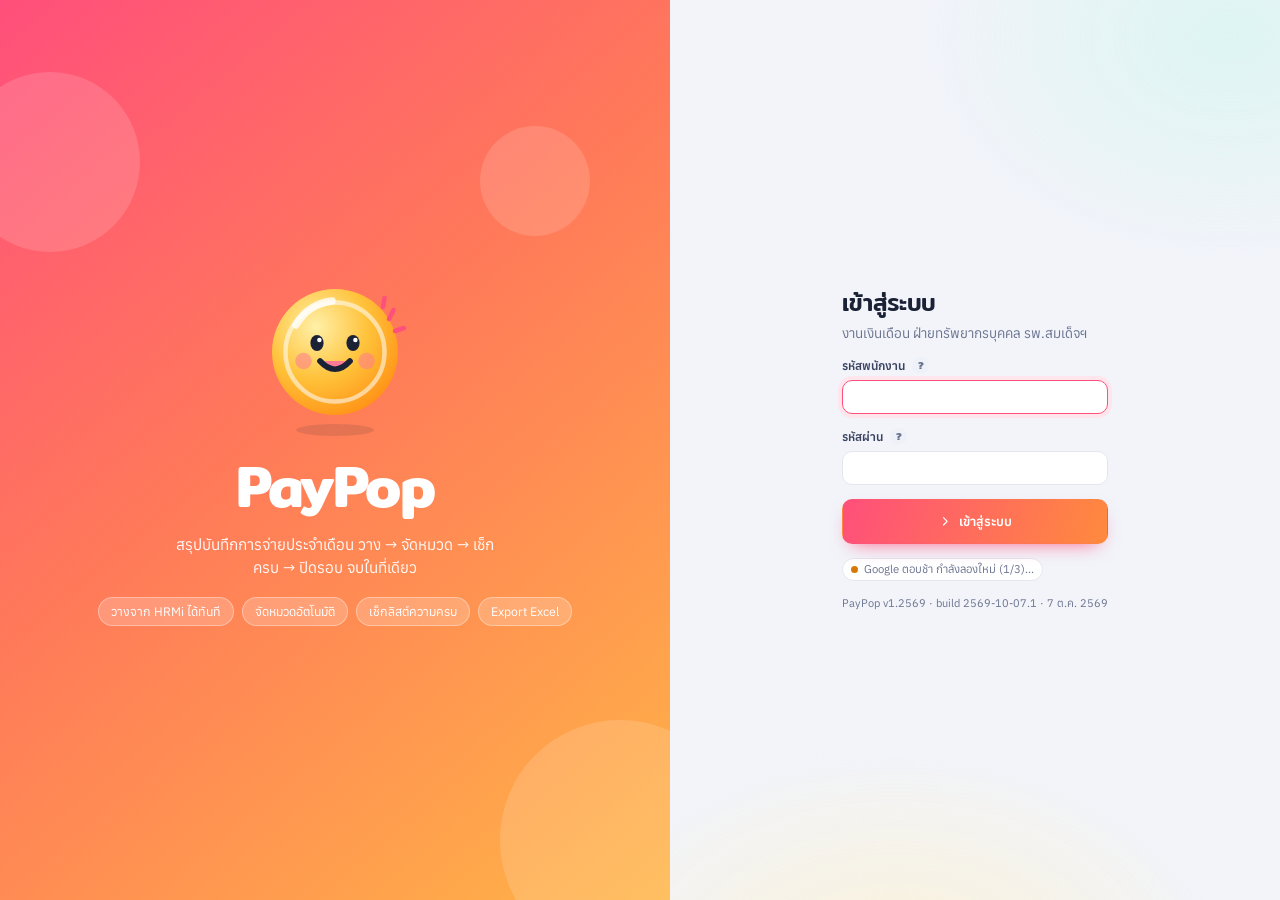
==== commit 0d75e913: "อัปเดต PayPop → build 2569-10-07.1 (7 ต.ค. 2569)" ====
--- a/index.html
+++ b/index.html
@@ -10,7 +10,7 @@
 <link rel="preconnect" href="https://fonts.googleapis.com">
 <link rel="preconnect" href="https://fonts.gstatic.com" crossorigin>
 <link rel="stylesheet" href="https://fonts.googleapis.com/css2?family=Anuphan:wght@400;500;600;700&family=Mitr:wght@400;500;600&family=JetBrains+Mono:wght@500;600&display=swap">
-<link rel="stylesheet" href="style.css?v=2569-10-06.3">
+<link rel="stylesheet" href="style.css?v=2569-10-07.1">
 <script>try{var t=localStorage.getItem('pp:theme');if(t)document.documentElement.setAttribute('data-theme',t);}catch(e){}</script>
 </head>
 <body>
@@ -19,18 +19,18 @@
 </div>
 <div id="toasts" aria-live="assertive"></div>
 <noscript><p style="padding:24px;font-family:sans-serif">กรุณาเปิด JavaScript เพื่อใช้งาน PayPop</p></noscript>
-<script src="config.js?v=2569-10-06.3"></script>
-<script src="rules.js?v=2569-10-06.3"></script>
-<script src="xlsx.js?v=2569-10-06.3"></script>
-<script src="core.js?v=2569-10-06.3"></script>
-<script src="help.js?v=2569-10-06.3"></script>
-<script src="logic.js?v=2569-10-06.3"></script>
-<script src="pages-home.js?v=2569-10-06.3"></script>
-<script src="pages-import.js?v=2569-10-06.3"></script>
-<script src="pages-docs.js?v=2569-10-06.3"></script>
-<script src="pages-plan.js?v=2569-10-06.3"></script>
-<script src="pages-tools.js?v=2569-10-06.3"></script>
-<script src="pages-admin.js?v=2569-10-06.3"></script>
+<script src="config.js?v=2569-10-07.1"></script>
+<script src="rules.js?v=2569-10-07.1"></script>
+<script src="xlsx.js?v=2569-10-07.1"></script>
+<script src="core.js?v=2569-10-07.1"></script>
+<script src="help.js?v=2569-10-07.1"></script>
+<script src="logic.js?v=2569-10-07.1"></script>
+<script src="pages-home.js?v=2569-10-07.1"></script>
+<script src="pages-import.js?v=2569-10-07.1"></script>
+<script src="pages-docs.js?v=2569-10-07.1"></script>
+<script src="pages-plan.js?v=2569-10-07.1"></script>
+<script src="pages-tools.js?v=2569-10-07.1"></script>
+<script src="pages-admin.js?v=2569-10-07.1"></script>
 <script>App.start();</script>
 </body>
 </html>
--- a/style.css
+++ b/style.css
@@ -520,3 +520,4 @@
 html.side-mini .side .round-pick .nm-s .i { width: 18px; height: 18px; color: var(--pri); }
 html.side-mini .side .round-pick .nm-s .dot { position: absolute; top: -2px; right: 6px; width: 7px; height: 7px; border-radius: 50%; background: var(--ok); }
 html.side-mini .nav a .badge { top: -3px; right: -1px; min-width: 16px; height: 16px; font-size: .58rem; padding: 0 3px; box-shadow: 0 0 0 2px var(--surface); }
+.nowrap { white-space: nowrap; }
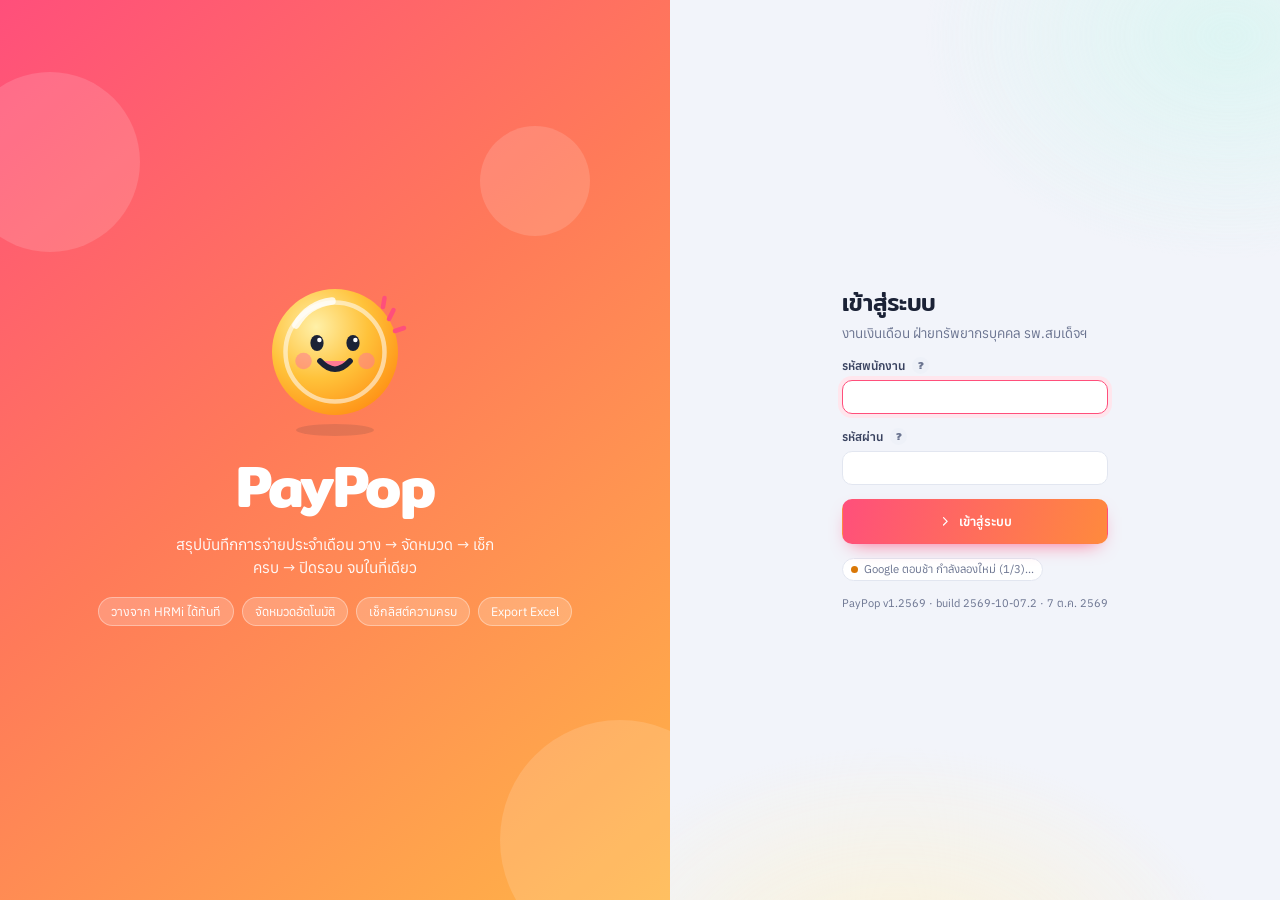
==== commit 7e874a9b: "อัปเดต PayPop 2569-10-07.2 (7 ต.ค. 2569 ค่ำ) build 2569-10-07.2 (7 ต.ค. 2569 ค่ำ)" ====
--- a/index.html
+++ b/index.html
@@ -10,7 +10,7 @@
 <link rel="preconnect" href="https://fonts.googleapis.com">
 <link rel="preconnect" href="https://fonts.gstatic.com" crossorigin>
 <link rel="stylesheet" href="https://fonts.googleapis.com/css2?family=Anuphan:wght@400;500;600;700&family=Mitr:wght@400;500;600&family=JetBrains+Mono:wght@500;600&display=swap">
-<link rel="stylesheet" href="style.css?v=2569-10-07.1">
+<link rel="stylesheet" href="style.css?v=2569-10-07.2">
 <script>try{var t=localStorage.getItem('pp:theme');if(t)document.documentElement.setAttribute('data-theme',t);}catch(e){}</script>
 </head>
 <body>
@@ -19,18 +19,18 @@
 </div>
 <div id="toasts" aria-live="assertive"></div>
 <noscript><p style="padding:24px;font-family:sans-serif">กรุณาเปิด JavaScript เพื่อใช้งาน PayPop</p></noscript>
-<script src="config.js?v=2569-10-07.1"></script>
-<script src="rules.js?v=2569-10-07.1"></script>
-<script src="xlsx.js?v=2569-10-07.1"></script>
-<script src="core.js?v=2569-10-07.1"></script>
-<script src="help.js?v=2569-10-07.1"></script>
-<script src="logic.js?v=2569-10-07.1"></script>
-<script src="pages-home.js?v=2569-10-07.1"></script>
-<script src="pages-import.js?v=2569-10-07.1"></script>
-<script src="pages-docs.js?v=2569-10-07.1"></script>
-<script src="pages-plan.js?v=2569-10-07.1"></script>
-<script src="pages-tools.js?v=2569-10-07.1"></script>
-<script src="pages-admin.js?v=2569-10-07.1"></script>
+<script src="config.js?v=2569-10-07.2"></script>
+<script src="rules.js?v=2569-10-07.2"></script>
+<script src="xlsx.js?v=2569-10-07.2"></script>
+<script src="core.js?v=2569-10-07.2"></script>
+<script src="help.js?v=2569-10-07.2"></script>
+<script src="logic.js?v=2569-10-07.2"></script>
+<script src="pages-home.js?v=2569-10-07.2"></script>
+<script src="pages-import.js?v=2569-10-07.2"></script>
+<script src="pages-docs.js?v=2569-10-07.2"></script>
+<script src="pages-plan.js?v=2569-10-07.2"></script>
+<script src="pages-tools.js?v=2569-10-07.2"></script>
+<script src="pages-admin.js?v=2569-10-07.2"></script>
 <script>App.start();</script>
 </body>
 </html>
--- a/style.css
+++ b/style.css
@@ -521,3 +521,11 @@
 html.side-mini .side .round-pick .nm-s .dot { position: absolute; top: -2px; right: 6px; width: 7px; height: 7px; border-radius: 50%; background: var(--ok); }
 html.side-mini .nav a .badge { top: -3px; right: -1px; min-width: 16px; height: 16px; font-size: .58rem; padding: 0 3px; box-shadow: 0 0 0 2px var(--surface); }
 .nowrap { white-space: nowrap; }
+/* ตรวจแพทย์ SMC: ตารางคู่เอกสาร คอลัมน์คงที่ แถวตรงกัน */
+.smtbl { table-layout: fixed; min-width: 860px; }
+.smtbl td { vertical-align: middle; }
+.smdoc { display: flex; justify-content: space-between; gap: 10px; font-size: .86rem; line-height: 1.5; max-width: 190px; }
+.smdoc .num { font-variant-numeric: tabular-nums; }
+.smdoc.bad { color: var(--bad); }
+.smact { white-space: nowrap; text-align: right; }
+.smact .btn + .btn { margin-left: 4px; }
